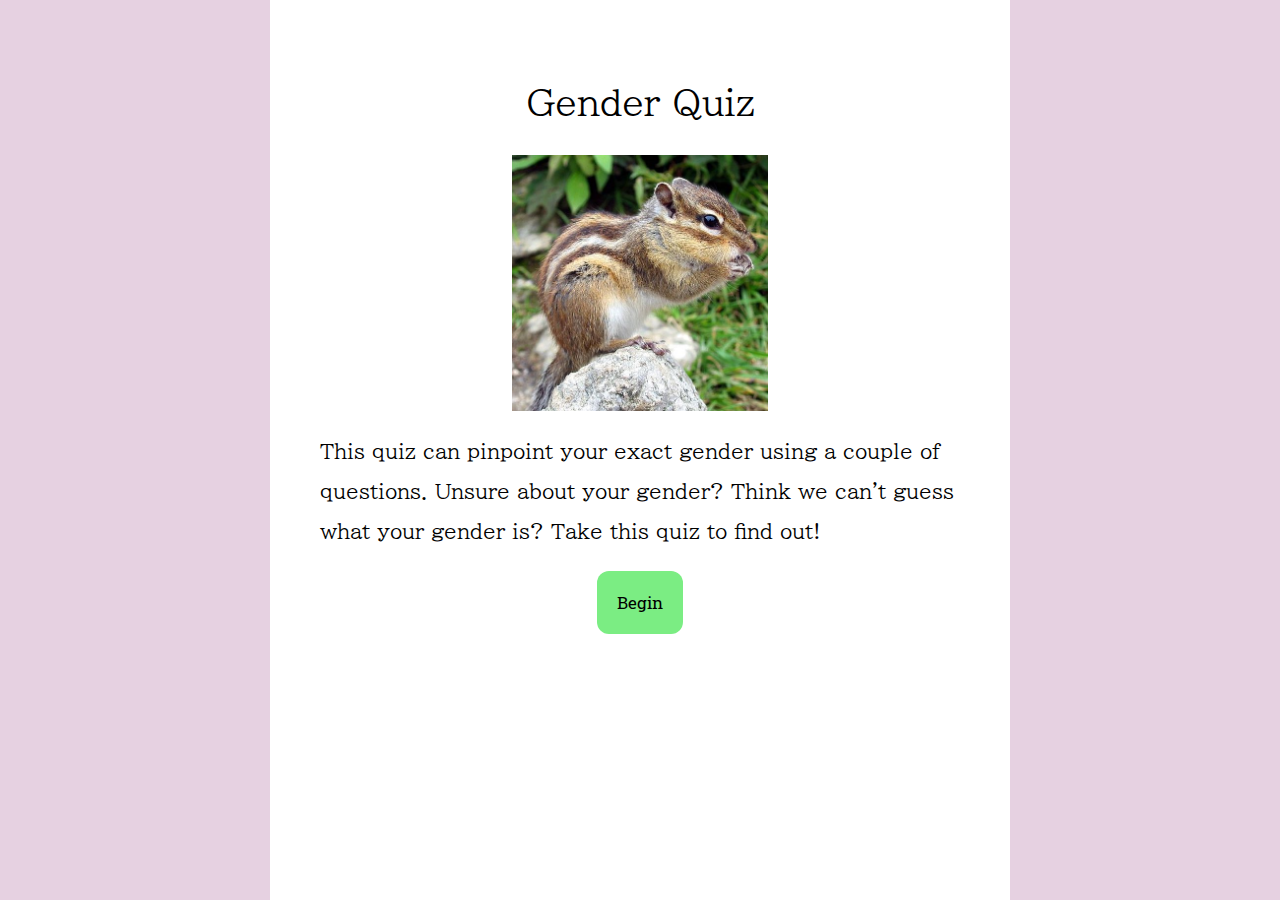
==== index.html @ 166f3d70 "Initial commit" ====
<!DOCTYPE html>
<html lang="en">
<head>
    <meta charset="UTF-8">
    <meta http-equiv="X-UA-Compatible" content="IE=edge">
    <meta name="viewport" content="width=device-width, initial-scale=1.0">
    <title>What Gender Am I?</title>
    <link rel="stylesheet" type="text/css" href="style.css" title="style"/>
    <link rel="preconnect" href="https://fonts.googleapis.com">
    <link rel="preconnect" href="https://fonts.gstatic.com" crossorigin>
    <link href="https://fonts.googleapis.com/css2?family=BIZ+UDPMincho&display=swap" rel="stylesheet">
    <link href="https://fonts.googleapis.com/css2?family=Roboto+Slab&display=swap" rel="stylesheet">
</head>
<body onload="loadElements()">
    <div id="main">
        <p id="title">Gender Quiz</p>
        <img src="squirrel.jpg" style="display: block; margin: auto; width: 40%">
        <p id="text">This quiz can pinpoint your exact gender using a couple of questions. Unsure about your gender? Think we can't guess what your gender is? Take this quiz to find out!</p>
        <button id="begin" onclick="window.location.href='quiz.html'">Begin</button>
    </div>
</body>
</html>
---- style.css ----
body {
    background-color: #e6d1e1;
    margin: 0;
}

p {
    font-size: 35px;
    font-family: 'BIZ UDPMincho', serif;
}

#text {
    font-size: 20px;
    text-align: left;
    line-height: 2;
}

.right {
    text-align: right;
}

button {
    margin: 0 auto;
    display: block;
    margin-bottom: 20px;
    padding: 20px;
    border: none;
    border-radius: 12px;
    transition-duration: 0.2s;
    font-family: 'Roboto Slab', serif;
    font-size: 17px;
}

#main {
    background-color: white;
    width: 50%;
    min-height: calc(100vh - 100px);
    text-align: center;
    padding: 50px;
    margin: 0 auto;
}

#progress {
    font-size: 20px;
}

.opt {
    min-width: 200px;
    border-style: solid;
    border-color: #baa9b6;
}

.opt:hover {
    background-color: #E6E6E6 !important;
}

#back {
    display: inline;
}

#back:hover {
    background-color: #94aed4 !important;
}

#submit {
    background-color: #9aad9b;
    color: #718a75;
    display: inline;
}

#submit:hover {
    background-color: #69bf6f !important;
}

#begin {
    background-color: #7bed83;
}

#begin:hover {
    background-color: #69bf6f;
}

.loader {
    border: 10px solid #f3f3f3; 
    border-top: 10px solid #e89ed7; 
    border-radius: 50%;
    width: 50px;
    height: 50px;
    animation: spin 2s linear infinite;
    margin: 0 auto;
}
  
@keyframes spin {
    0% { transform: rotate(0deg); }
    100% { transform: rotate(360deg); }
}
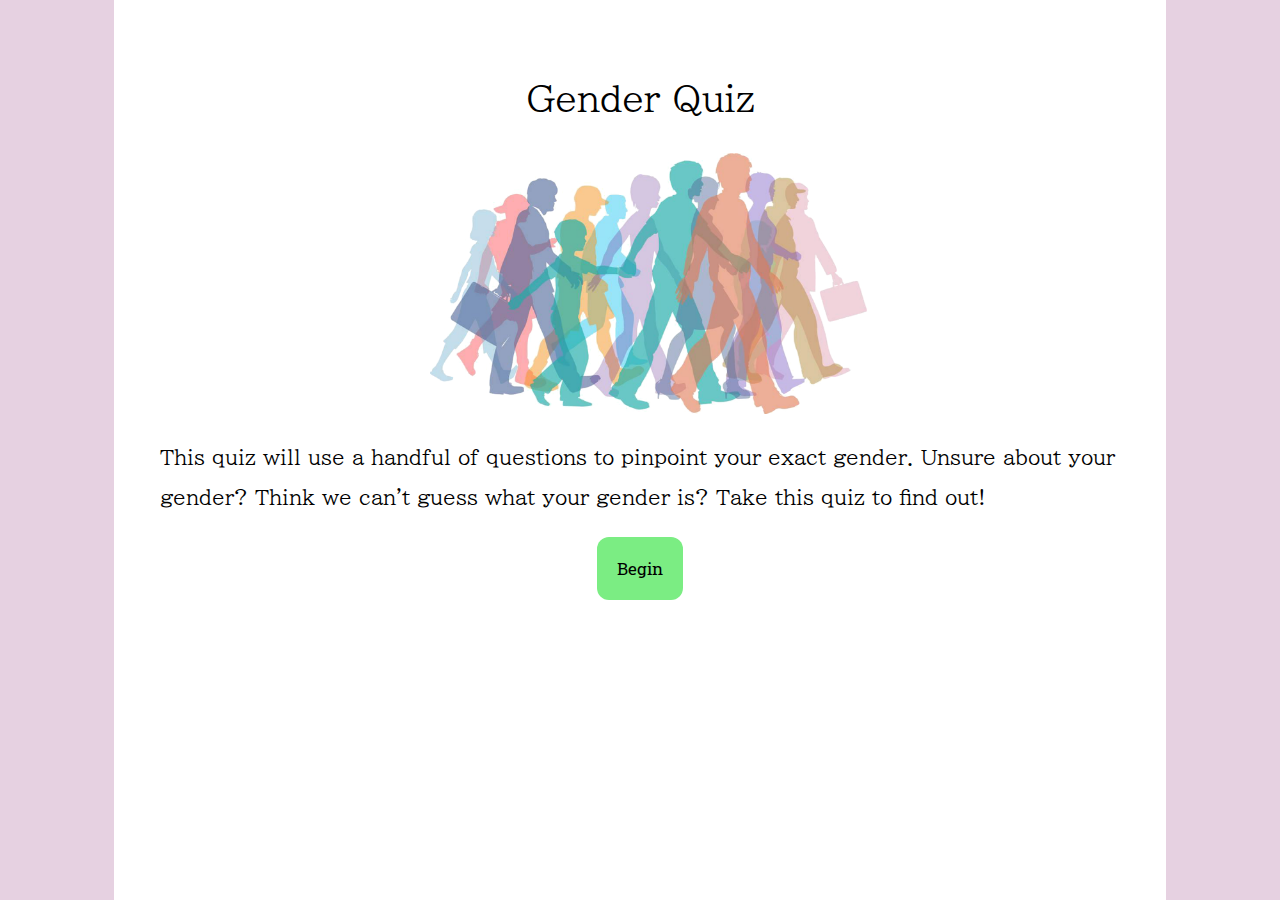
==== commit 2e590bc4: "Mobile Support" ====
--- a/index.html
+++ b/index.html
@@ -14,8 +14,8 @@
 <body onload="loadElements()">
     <div id="main">
         <p id="title">Gender Quiz</p>
-        <img src="squirrel.jpg" style="display: block; margin: auto; width: 40%">
-        <p id="text">This quiz can pinpoint your exact gender using a couple of questions. Unsure about your gender? Think we can't guess what your gender is? Take this quiz to find out!</p>
+        <img src="people.png" style="display: block; margin: auto; width: 50%">
+        <p id="text">This quiz will use a handful of questions to pinpoint your exact gender. Unsure about your gender? Think we can't guess what your gender is? Take this quiz to find out!</p>
         <button id="begin" onclick="window.location.href='quiz.html'">Begin</button>
     </div>
 </body>
--- a/style.css
+++ b/style.css
@@ -4,18 +4,52 @@
 }
 
 p {
-    font-size: 35px;
     font-family: 'BIZ UDPMincho', serif;
 }
 
 #text {
-    font-size: 20px;
     text-align: left;
     line-height: 2;
 }
 
-.right {
-    text-align: right;
+@media screen and (min-width: 601px) {
+    p {
+        font-size: 35px;
+    }
+
+    #text {
+        font-size: 20px;
+    }
+  }
+  
+@media screen and (max-width: 600px) {
+    p {
+        font-size: 28px;
+    }
+    #text {
+        font-size: 17px;
+    }
+}
+
+#error {
+    margin-top: 0;
+}
+
+#main {
+    background-color: white;
+    width: 75%;
+    min-height: calc(100vh - 40px - 4vw);
+    text-align: center;
+    padding: calc(20px + 2vw);
+    margin: 0 auto;
+}
+
+image {
+    margin: 0;
+}
+
+#progress {
+    font-size: 20px;
 }
 
 button {
@@ -28,20 +62,16 @@
     transition-duration: 0.2s;
     font-family: 'Roboto Slab', serif;
     font-size: 17px;
+    cursor: pointer;
 }
 
-#main {
-    background-color: white;
-    width: 50%;
-    min-height: calc(100vh - 100px);
-    text-align: center;
-    padding: 50px;
-    margin: 0 auto;
+#begin {
+    background-color: #7bed83;
 }
 
-#progress {
-    font-size: 20px;
-}
+/* #begin:hover {
+    background-color: #69bf6f;
+} */
 
 .opt {
     min-width: 200px;
@@ -49,35 +79,28 @@
     border-color: #baa9b6;
 }
 
-.opt:hover {
+/* .opt:hover {
     background-color: #E6E6E6 !important;
-}
+} */
 
 #back {
     display: inline;
 }
 
-#back:hover {
+/* #back:hover {
     background-color: #94aed4 !important;
-}
+} */
 
 #submit {
     background-color: #9aad9b;
     color: #718a75;
     display: inline;
+    cursor: auto;
 }
 
-#submit:hover {
+/* #submit:hover {
     background-color: #69bf6f !important;
-}
-
-#begin {
-    background-color: #7bed83;
-}
-
-#begin:hover {
-    background-color: #69bf6f;
-}
+} */
 
 .loader {
     border: 10px solid #f3f3f3; 
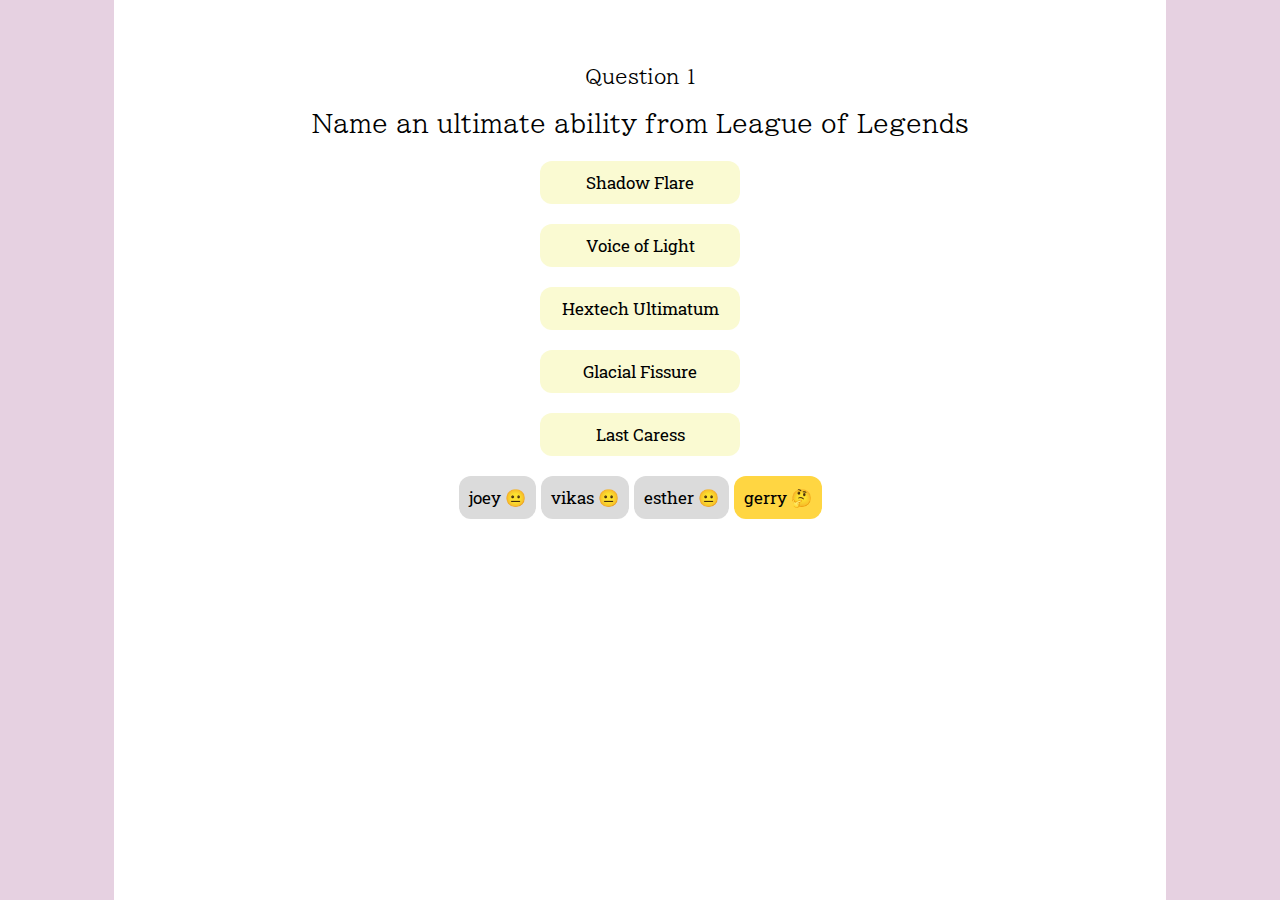
==== commit 996f0454: "Initial commit" ====
--- a/index.html
+++ b/index.html
@@ -4,19 +4,45 @@
     <meta charset="UTF-8">
     <meta http-equiv="X-UA-Compatible" content="IE=edge">
     <meta name="viewport" content="width=device-width, initial-scale=1.0">
-    <title>What Gender Am I?</title>
+    <title>Process of Elimination</title>
+    <link rel="icon" href="icon.png">
     <link rel="stylesheet" type="text/css" href="style.css" title="style"/>
+    <script src="howler/dist/howler.js"></script>
+    <script type="text/javascript" src="script.js"></script>
     <link rel="preconnect" href="https://fonts.googleapis.com">
     <link rel="preconnect" href="https://fonts.gstatic.com" crossorigin>
     <link href="https://fonts.googleapis.com/css2?family=BIZ+UDPMincho&display=swap" rel="stylesheet">
     <link href="https://fonts.googleapis.com/css2?family=Roboto+Slab&display=swap" rel="stylesheet">
 </head>
 <body onload="loadElements()">
+    <script>
+        const {Howl, Howler} = require('howler');
+    </script>
+    <img id="explode" src="EXPLODE.gif" height="100%">
     <div id="main">
-        <p id="title">Gender Quiz</p>
-        <img src="people.png" style="display: block; margin: auto; width: 50%">
-        <p id="text">This quiz will use a handful of questions to pinpoint your exact gender. Unsure about your gender? Think we can't guess what your gender is? Take this quiz to find out!</p>
-        <button id="begin" onclick="window.location.href='quiz.html'">Begin</button>
+        <div>
+            <p id="progress"></p>
+            <p id="qstn"></p>
+            <button class="opt" id="opt1"></button>
+            <button class="opt" id="opt2"></button>
+            <button class="opt" id="opt3"></button>
+            <button class="opt" id="opt4"></button>
+            <button class="opt" id="opt5"></button>
+            <button class="opt" id="opt6"></button>
+            <button class="opt" id="opt7"></button>
+        </div>
+        <div>
+            <button class="player" id="p1"></button>
+            <button class="player" id="p2"></button>
+            <button class="player" id="p3"></button>
+            <button class="player" id="p4"></button>
+            <button class="player" id="p5"></button>
+            <button class="player" id="p6"></button>
+        </div>
+    </div>
+    <img id="win" src="star.jpg" height="100%">
+    <div id="wintext">
+        <p></p>
     </div>
 </body>
 </html>
--- a/style.css
+++ b/style.css
@@ -1,38 +1,13 @@
-body {
+html, body {
     background-color: #e6d1e1;
     margin: 0;
-}
-
-p {
     font-family: 'BIZ UDPMincho', serif;
+    height: 100%;
 }
 
 #text {
     text-align: left;
     line-height: 2;
-}
-
-@media screen and (min-width: 601px) {
-    p {
-        font-size: 35px;
-    }
-
-    #text {
-        font-size: 20px;
-    }
-  }
-  
-@media screen and (max-width: 600px) {
-    p {
-        font-size: 28px;
-    }
-    #text {
-        font-size: 17px;
-    }
-}
-
-#error {
-    margin-top: 0;
 }
 
 #main {
@@ -44,75 +19,49 @@
     margin: 0 auto;
 }
 
-image {
-    margin: 0;
-}
-
 #progress {
     font-size: 20px;
 }
 
+#qstn {
+    font-size: 25px;
+}
+
 button {
     margin: 0 auto;
-    display: block;
+    display: none;
     margin-bottom: 20px;
-    padding: 20px;
+    padding: 10px;
     border: none;
     border-radius: 12px;
-    transition-duration: 0.2s;
     font-family: 'Roboto Slab', serif;
     font-size: 17px;
     cursor: pointer;
 }
 
-#begin {
-    background-color: #7bed83;
+.opt {
+    min-width: 200px;
 }
 
-/* #begin:hover {
-    background-color: #69bf6f;
-} */
-
-.opt {
-    min-width: 200px;
-    border-style: solid;
-    border-color: #baa9b6;
+.player {
+    display: none;
 }
 
-/* .opt:hover {
-    background-color: #E6E6E6 !important;
-} */
-
-#back {
-    display: inline;
+#explode {
+    display: none;
+    position: absolute;
 }
 
-/* #back:hover {
-    background-color: #94aed4 !important;
-} */
-
-#submit {
-    background-color: #9aad9b;
-    color: #718a75;
-    display: inline;
-    cursor: auto;
+#win {
+    display: none;
 }
 
-/* #submit:hover {
-    background-color: #69bf6f !important;
-} */
-
-.loader {
-    border: 10px solid #f3f3f3; 
-    border-top: 10px solid #e89ed7; 
-    border-radius: 50%;
-    width: 50px;
-    height: 50px;
-    animation: spin 2s linear infinite;
-    margin: 0 auto;
-}
-  
-@keyframes spin {
-    0% { transform: rotate(0deg); }
-    100% { transform: rotate(360deg); }
+#wintext {
+    display: none;
+    position: absolute;
+    top: 35%;
+    left: 13%;
+    font-family: "Comic Sans MS";
+    font-size: 80px;
+    background-color: yellow;
 }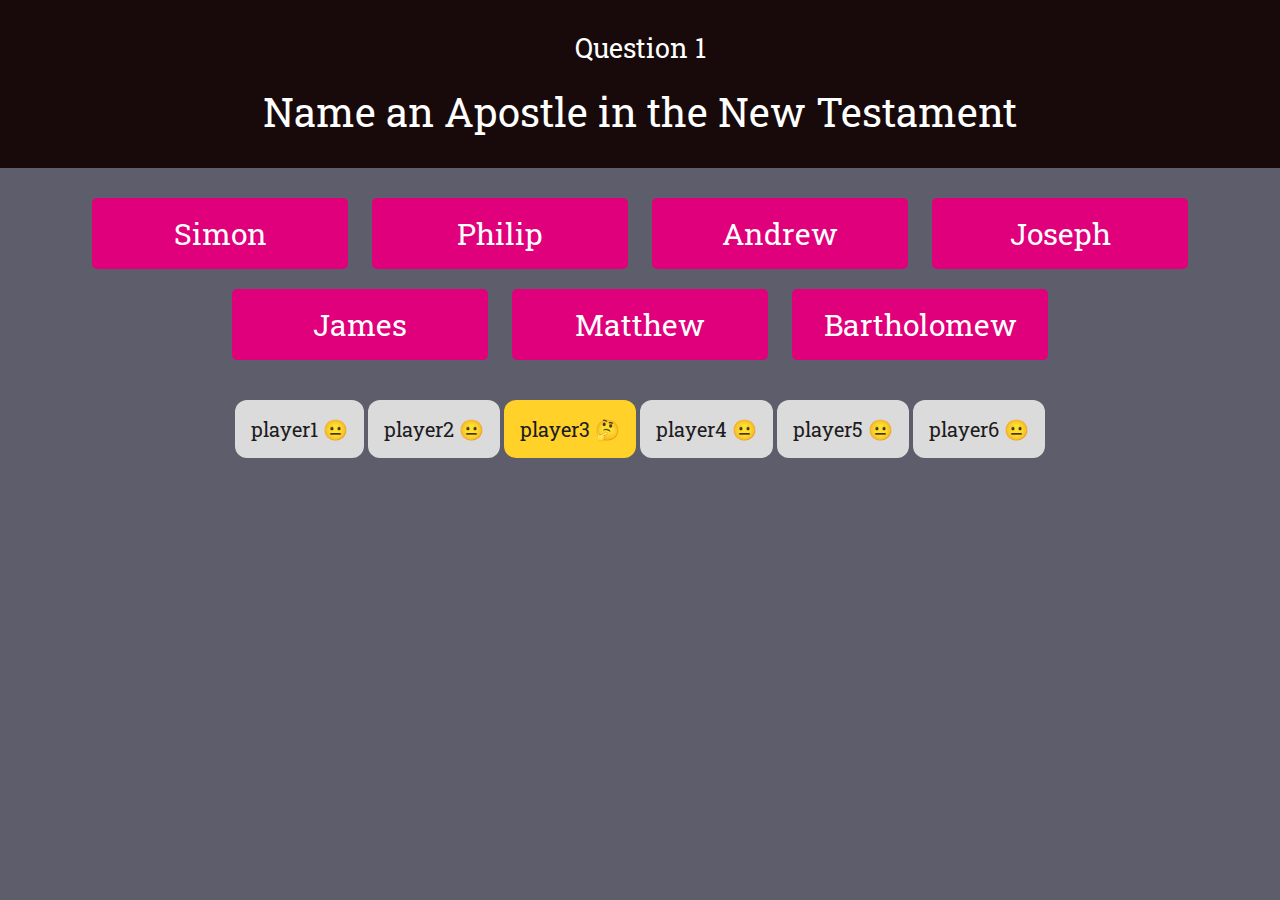
==== commit 5d014924: "visual update" ====
--- a/index.html
+++ b/index.html
@@ -5,10 +5,11 @@
     <meta http-equiv="X-UA-Compatible" content="IE=edge">
     <meta name="viewport" content="width=device-width, initial-scale=1.0">
     <title>Process of Elimination</title>
-    <link rel="icon" href="icon.png">
-    <link rel="stylesheet" type="text/css" href="style.css" title="style"/>
-    <script src="howler/dist/howler.js"></script>
-    <script type="text/javascript" src="script.js"></script>
+    <link rel="icon" href="media/icon.png">
+    <link rel="stylesheet" type="text/css" href="src/style.css" title="style"/>
+    <script src="src/howler/dist/howler.js"></script>
+    <script type="text/javascript" src="src/questions.js"></script>
+    <script type="text/javascript" src="src/script.js"></script>
     <link rel="preconnect" href="https://fonts.googleapis.com">
     <link rel="preconnect" href="https://fonts.gstatic.com" crossorigin>
     <link href="https://fonts.googleapis.com/css2?family=BIZ+UDPMincho&display=swap" rel="stylesheet">
@@ -18,11 +19,13 @@
     <script>
         const {Howl, Howler} = require('howler');
     </script>
-    <img id="explode" src="EXPLODE.gif" height="100%">
+    <img id="explode" src="media/EXPLODE.gif" height="100%">
     <div id="main">
         <div>
-            <p id="progress"></p>
-            <p id="qstn"></p>
+            <div id="title">
+                <p id="progress"></p>
+                <p id="qstn"></p>
+            </div>
             <button class="opt" id="opt1"></button>
             <button class="opt" id="opt2"></button>
             <button class="opt" id="opt3"></button>
@@ -31,7 +34,7 @@
             <button class="opt" id="opt6"></button>
             <button class="opt" id="opt7"></button>
         </div>
-        <div>
+        <div id="players">
             <button class="player" id="p1"></button>
             <button class="player" id="p2"></button>
             <button class="player" id="p3"></button>
@@ -40,7 +43,7 @@
             <button class="player" id="p6"></button>
         </div>
     </div>
-    <img id="win" src="star.jpg" height="100%">
+    <img id="win" src="media/star.jpg" height="100%">
     <div id="wintext">
         <p></p>
     </div>
--- a/src/style.css
+++ b/src/style.css
@@ -0,0 +1,74 @@
+html, body {
+    background-color: rgb(93, 93, 107);
+    margin: 0;
+}
+
+#main {
+    font-family: 'Roboto Slab', serif;
+    height: 100%;
+    text-align: center;
+    margin: 0 auto;
+    color: white;
+}
+
+#progress {
+    font-size: 27px;
+    margin: 0;
+}
+
+#qstn {
+    font-size: 40px;
+    margin-top: 20px;
+    margin-bottom: 20px;
+}
+
+#title {
+    background: rgb(24, 10, 10);
+    width: 100%;
+    padding-top: 30px;
+    padding-bottom: 10px;
+    margin-bottom: 20px;
+}
+
+button {
+    margin: 0 auto;
+    display: none;
+    margin-bottom: 20px;
+    padding: 16px;
+    border: none;
+    border-radius: 12px;
+    cursor: pointer;
+    font-family: 'Roboto Slab', serif;
+}
+
+.opt {
+    min-width: 20%;
+    border-radius: 5px;
+    margin: 10px;
+    font-size: 30px;
+}
+
+.player {
+    display: none;
+    font-size: 20px;
+    margin-top: 30px;
+}
+
+#explode {
+    display: none;
+    position: absolute;
+}
+
+#win {
+    display: none;
+}
+
+#wintext {
+    display: none;
+    position: absolute;
+    top: 35%;
+    left: 13%;
+    font-family: "Comic Sans MS";
+    font-size: 80px;
+    background-color: yellow;
+}   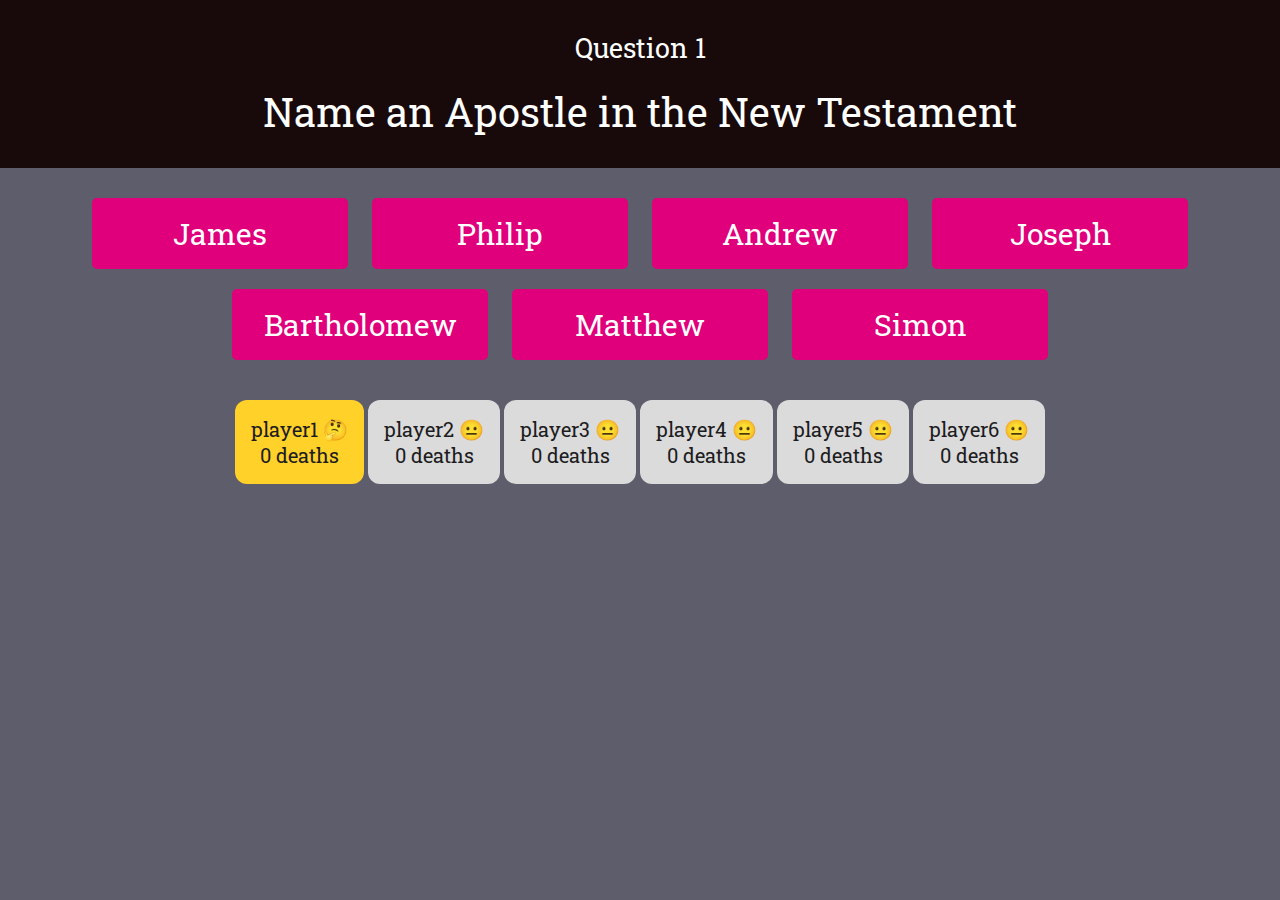
==== commit 0a340c4a: "casual mode" ====
--- a/index.html
+++ b/index.html
@@ -43,7 +43,7 @@
             <button class="player" id="p6"></button>
         </div>
     </div>
-    <img id="win" src="media/star.jpg" height="100%">
+    <img id="win" src="media/star.jpg" height='100%'>
     <div id="wintext">
         <p></p>
     </div>
--- a/src/style.css
+++ b/src/style.css
@@ -1,11 +1,11 @@
 html, body {
     background-color: rgb(93, 93, 107);
     margin: 0;
+    height: 100%;
 }
 
 #main {
     font-family: 'Roboto Slab', serif;
-    height: 100%;
     text-align: center;
     margin: 0 auto;
     color: white;
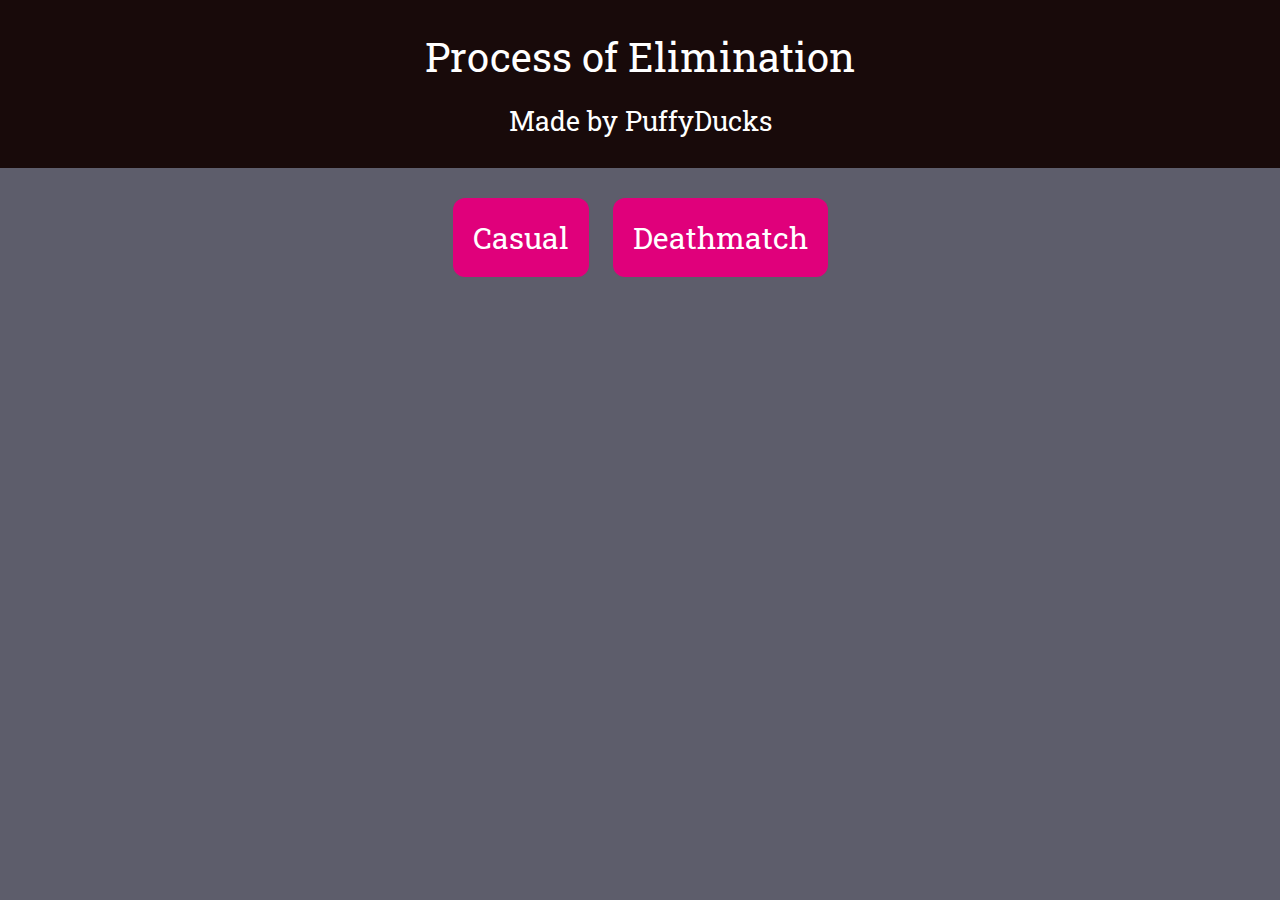
==== commit a0b83e7f: "Two Modes" ====
--- a/index.html
+++ b/index.html
@@ -4,12 +4,10 @@
     <meta charset="UTF-8">
     <meta http-equiv="X-UA-Compatible" content="IE=edge">
     <meta name="viewport" content="width=device-width, initial-scale=1.0">
-    <title>Process of Elimination</title>
+    <title>Casual</title>
     <link rel="icon" href="media/icon.png">
     <link rel="stylesheet" type="text/css" href="src/style.css" title="style"/>
     <script src="src/howler/dist/howler.js"></script>
-    <script type="text/javascript" src="src/questions.js"></script>
-    <script type="text/javascript" src="src/script.js"></script>
     <link rel="preconnect" href="https://fonts.googleapis.com">
     <link rel="preconnect" href="https://fonts.gstatic.com" crossorigin>
     <link href="https://fonts.googleapis.com/css2?family=BIZ+UDPMincho&display=swap" rel="stylesheet">
@@ -19,33 +17,15 @@
     <script>
         const {Howl, Howler} = require('howler');
     </script>
-    <img id="explode" src="media/EXPLODE.gif" height="100%">
     <div id="main">
         <div>
             <div id="title">
-                <p id="progress"></p>
-                <p id="qstn"></p>
+                <p id="progress" style="font-size: 40px;">Process of Elimination</p>
+                <p id="qstn" style="font-size: 27px;">Made by PuffyDucks</p>
             </div>
-            <button class="opt" id="opt1"></button>
-            <button class="opt" id="opt2"></button>
-            <button class="opt" id="opt3"></button>
-            <button class="opt" id="opt4"></button>
-            <button class="opt" id="opt5"></button>
-            <button class="opt" id="opt6"></button>
-            <button class="opt" id="opt7"></button>
+            <button class="nav" id="cas" onclick="window.location.href='casual.html'">Casual</button>
+            <button class="nav" id="comp"onclick="window.location.href='deathmatch.html'">Deathmatch</button>
         </div>
-        <div id="players">
-            <button class="player" id="p1"></button>
-            <button class="player" id="p2"></button>
-            <button class="player" id="p3"></button>
-            <button class="player" id="p4"></button>
-            <button class="player" id="p5"></button>
-            <button class="player" id="p6"></button>
-        </div>
-    </div>
-    <img id="win" src="media/star.jpg" height='100%'>
-    <div id="wintext">
-        <p></p>
     </div>
 </body>
 </html>
--- a/src/style.css
+++ b/src/style.css
@@ -1,11 +1,9 @@
-html, body {
+html, body, #main {
     background-color: rgb(93, 93, 107);
     margin: 0;
+    font-family: 'Roboto Slab', serif;
+    width: 100%;
     height: 100%;
-}
-
-#main {
-    font-family: 'Roboto Slab', serif;
     text-align: center;
     margin: 0 auto;
     color: white;
@@ -41,6 +39,15 @@
     font-family: 'Roboto Slab', serif;
 }
 
+.nav {
+    background-color: #e0007b;
+    color: #ffffff;
+    display: inline;
+    margin: 10px;
+    padding: 20px;
+    font-size: 30px;
+}
+
 .opt {
     min-width: 20%;
     border-radius: 5px;
@@ -71,4 +78,5 @@
     font-family: "Comic Sans MS";
     font-size: 80px;
     background-color: yellow;
+    color: black;
 }   